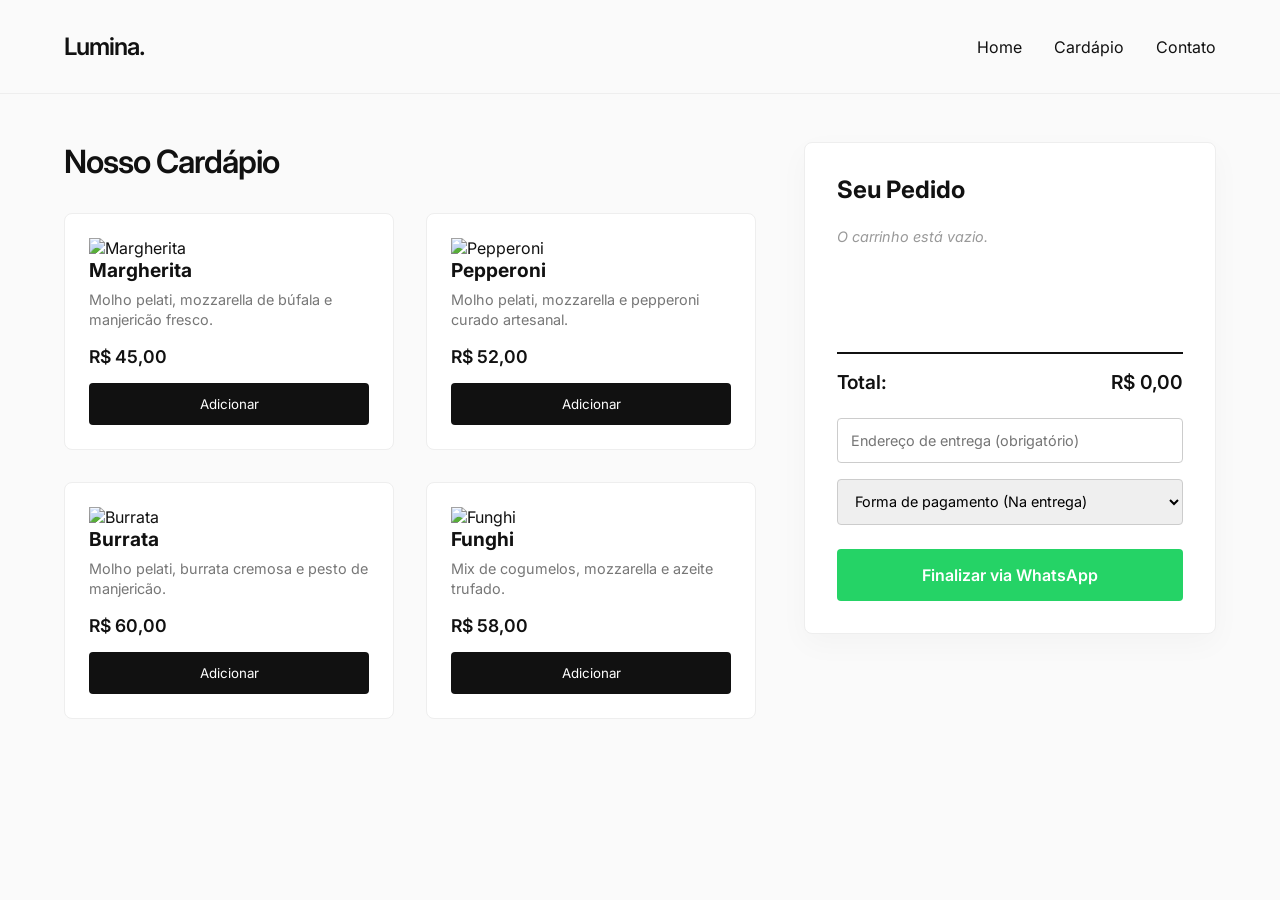
==== cardapio.html @ 6be5eb4e "commite 1" ====
<!DOCTYPE html>
<html lang="pt-BR">
<head>
    <meta charset="UTF-8">
    <meta name="viewport" content="width=device-width, initial-scale=1.0">
    <title>Lumina Pizza | Cardápio</title>
    <link rel="stylesheet" href="assents/CSS/cardapio.css">
</head>
<body>
    <nav>
        <div class="logo">Lumina.</div>
        <ul class="nav-links">
            <li><a href="index.html">Home</a></li>
            <li><a href="cardapio.html">Cardápio</a></li>
            <li><a href="contato.html">Contato</a></li>
        </ul>
    </nav>
    
    <main class="menu-container">
        <section class="menu-items">
            <h2>Nosso Cardápio</h2>
            <div class="pizza-grid" id="pizza-grid">
                <!-- Gerado dinamicamente via JS -->
            </div>
        </section>
        
        <aside class="cart-container">
            <h2>Seu Pedido</h2>
            <div id="cart-items">
                <p class="empty-cart">O carrinho está vazio.</p>
            </div>
            <div class="cart-total">
                <span>Total:</span>
                <span id="total-price">R$ 0,00</span>
            </div>
            <div class="user-details">
                <input type="text" id="endereco" placeholder="Endereço de entrega (obrigatório)">
                <select id="pagamento">
                    <option value="" disabled selected>Forma de pagamento (Na entrega)</option>
                    <option value="Pix">Pix</option>
                    <option value="Cartão de Crédito">Cartão de Crédito</option>
                    <option value="Cartão de Débito">Cartão de Débito</option>
                    <option value="Dinheiro">Dinheiro</option>
                </select>
            </div>
            <button id="btn-whatsapp">Finalizar via WhatsApp</button>
        </aside>
    </main>
    <script src="assents/JS/cardapio.js"></script>
</body>
</html>
---- assents/CSS/cardapio.css ----
@import url('https://fonts.googleapis.com/css2?family=Inter:wght@300;400;600&display=swap');
* { margin: 0; padding: 0; box-sizing: border-box; font-family: 'Inter', sans-serif; }
body { background-color: #fafafa; color: #111; }
nav { display: flex; justify-content: space-between; align-items: center; padding: 2rem 5%; border-bottom: 1px solid #eee; }
.logo { font-size: 1.5rem; font-weight: 600; letter-spacing: -1px; }
.nav-links { list-style: none; display: flex; gap: 2rem; }
.nav-links a { text-decoration: none; color: #111; font-weight: 400; transition: color 0.3s; }
.nav-links a:hover { color: #d35400; }

.menu-container { display: flex; padding: 3rem 5%; gap: 3rem; min-height: 80vh; }
.menu-items { flex: 2; }
.menu-items h2 { font-size: 2rem; font-weight: 600; margin-bottom: 2rem; letter-spacing: -1px; }
.pizza-grid { display: grid; grid-template-columns: repeat(auto-fill, minmax(250px, 1fr)); gap: 2rem; }
.pizza-card { background: #fff; border: 1px solid #eee; padding: 1.5rem; border-radius: 8px; transition: transform 0.2s; }
.pizza-card:hover { transform: translateY(-5px); box-shadow: 0 10px 20px rgba(0,0,0,0.05); }
.pizza-card h3 { font-size: 1.2rem; margin-bottom: 0.5rem; }
.pizza-card p { font-size: 0.9rem; color: #777; margin-bottom: 1rem; min-height: 40px; line-height: 1.4; }
.pizza-card .price { font-weight: 600; margin-bottom: 1rem; display: block; font-size: 1.1rem; }
.pizza-card button { width: 100%; background: #111; color: #fff; border: none; padding: 0.8rem; border-radius: 4px; cursor: pointer; transition: background 0.3s; }
.pizza-card button:hover { background: #d35400; }

.cart-container { flex: 1; background: #fff; border: 1px solid #eee; padding: 2rem; border-radius: 8px; position: sticky; top: 2rem; height: fit-content; box-shadow: 0 10px 30px rgba(0,0,0,0.03); }
.cart-container h2 { font-size: 1.5rem; margin-bottom: 1.5rem; }
#cart-items { margin-bottom: 1.5rem; min-height: 100px; max-height: 300px; overflow-y: auto; }
.cart-item { display: flex; justify-content: space-between; margin-bottom: 0.8rem; font-size: 0.95rem; border-bottom: 1px dashed #ddd; padding-bottom: 0.5rem; }
.empty-cart { color: #999; font-style: italic; font-size: 0.9rem; }
.cart-total { display: flex; justify-content: space-between; font-weight: 600; font-size: 1.2rem; margin-bottom: 1.5rem; border-top: 2px solid #111; padding-top: 1rem; }

.user-details { display: flex; flex-direction: column; gap: 1rem; margin-bottom: 1.5rem; }
.user-details input, .user-details select { padding: 0.8rem; border: 1px solid #ccc; border-radius: 4px; font-size: 0.9rem; width: 100%; outline: none; }
.user-details input:focus, .user-details select:focus { border-color: #111; }
#btn-whatsapp { width: 100%; background: #25D366; color: #fff; border: none; padding: 1rem; font-size: 1rem; font-weight: 600; border-radius: 4px; cursor: pointer; transition: background 0.3s; }
#btn-whatsapp:hover { background: #1ebe57; }

@media (max-width: 768px) {
    .menu-container { flex-direction: column; }
    .nav-links { gap: 1rem; }
}
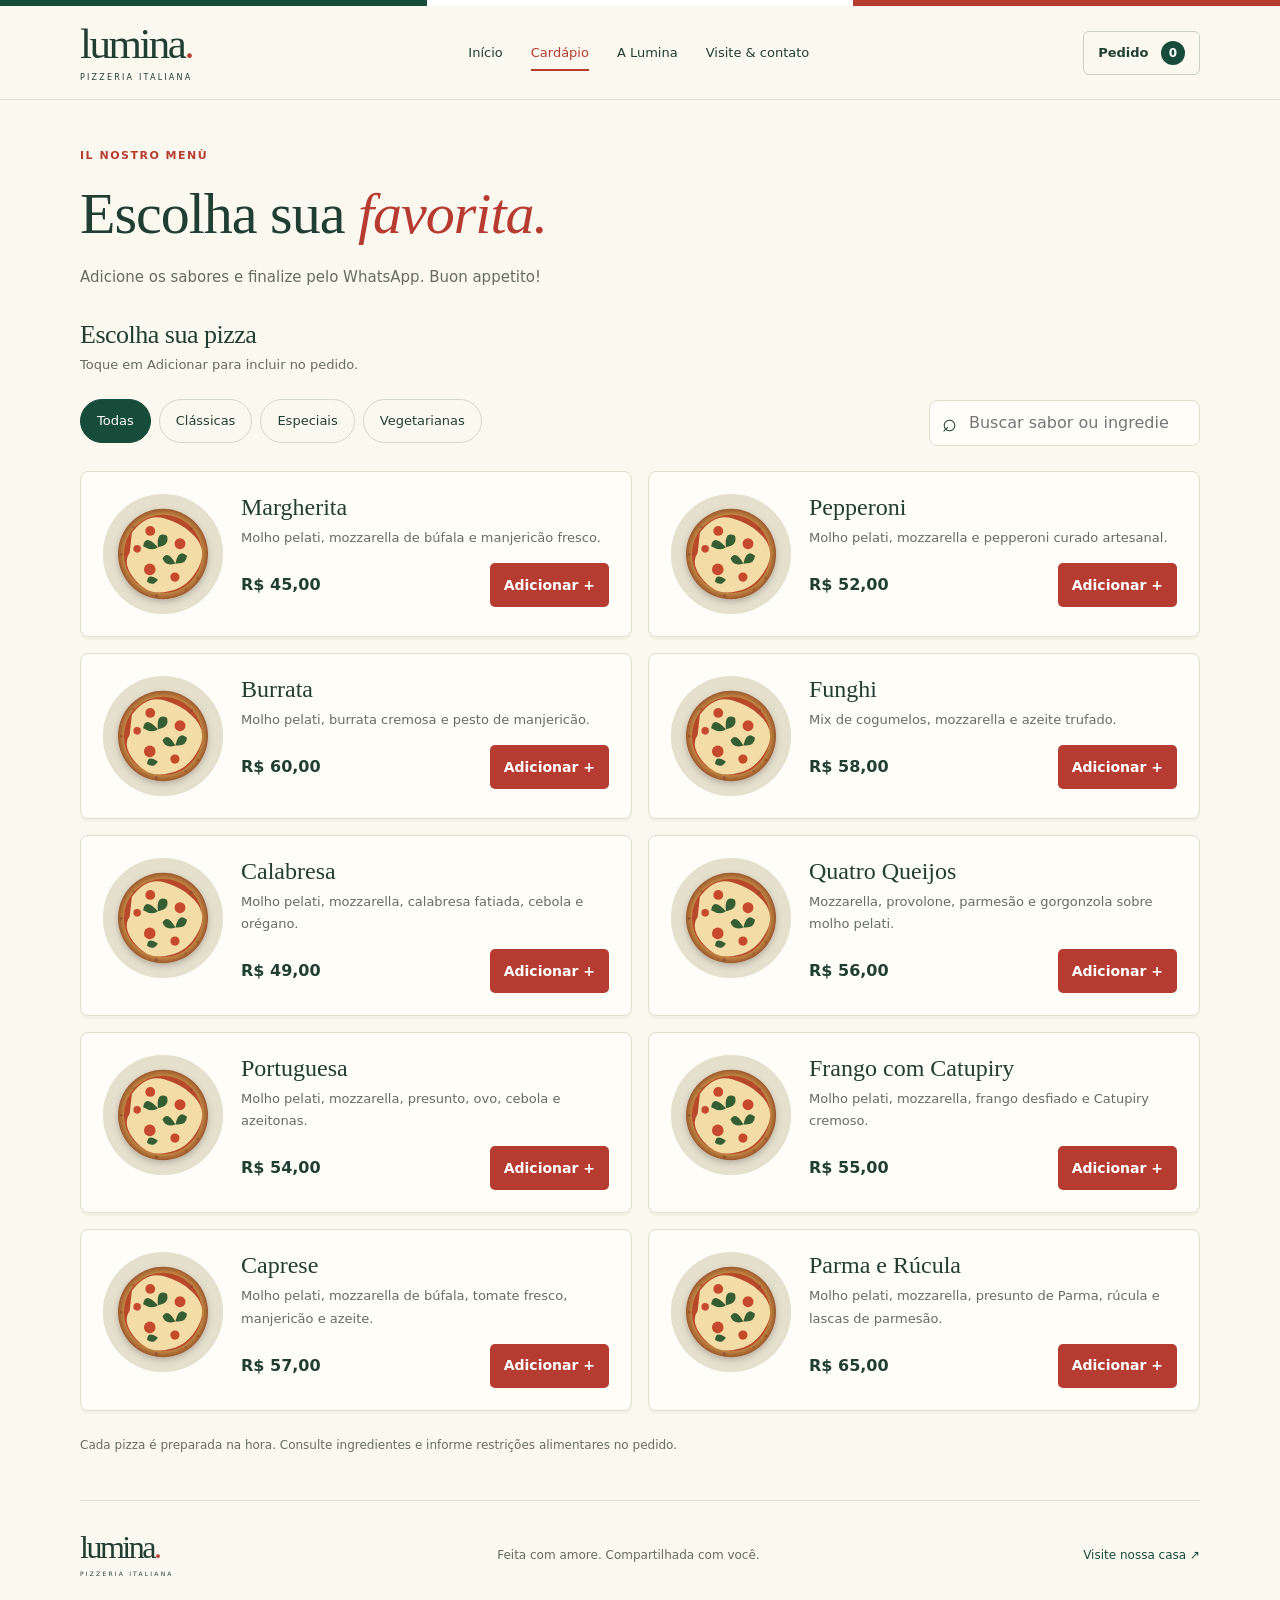
==== commit 7fcb6bef: "commite" ====
--- a/cardapio.html
+++ b/cardapio.html
@@ -1,51 +1,238 @@
-<!DOCTYPE html>
+<!doctype html>
 <html lang="pt-BR">
-<head>
-    <meta charset="UTF-8">
-    <meta name="viewport" content="width=device-width, initial-scale=1.0">
-    <title>Lumina Pizza | Cardápio</title>
-    <link rel="stylesheet" href="assents/CSS/cardapio.css">
-</head>
-<body>
-    <nav>
-        <div class="logo">Lumina.</div>
-        <ul class="nav-links">
-            <li><a href="index.html">Home</a></li>
-            <li><a href="cardapio.html">Cardápio</a></li>
-            <li><a href="contato.html">Contato</a></li>
-        </ul>
-    </nav>
-    
-    <main class="menu-container">
-        <section class="menu-items">
-            <h2>Nosso Cardápio</h2>
-            <div class="pizza-grid" id="pizza-grid">
-                <!-- Gerado dinamicamente via JS -->
+  <head>
+    <meta charset="UTF-8" />
+    <meta
+      name="viewport"
+      content="width=device-width,initial-scale=1,viewport-fit=cover"
+    />
+    <meta name="theme-color" content="#174b3a" />
+    <meta
+      name="description"
+      content="Lumina Pizza: sabores de inspiração italiana. Conheça a casa, encontre nossa localização e peça pelo WhatsApp."
+    />
+    <title>Cardápio | Lumina Pizza</title>
+    <link rel="stylesheet" href="assents/CSS/app.css" />
+    <script src="assents/JS/config.js" defer></script>
+    <script src="assents/JS/site.js" defer></script>
+    <script src="assents/JS/app.js" defer></script>
+  </head>
+  <body>
+    <a class="skip" href="#conteudo">Ir para o conteúdo</a>
+    <div class="italian-line" aria-hidden="true"></div>
+    <header class="nav">
+      <a class="brand" href="index.html" aria-label="Lumina início"
+        >lumina<span>.</span><small>PIZZERIA ITALIANA</small></a
+      >
+      <nav class="desktop-links" aria-label="Navegação principal">
+        <a href="index.html">Início</a
+        ><a href="cardapio.html" aria-current="page">Cardápio</a
+        ><a href="sobre.html">A Lumina</a
+        ><a href="contato.html">Visite & contato</a>
+      </nav>
+      <div class="nav-actions">
+        <button class="bag" data-open-cart>
+          Pedido <span id="cart-count">0</span></button
+        ><button
+          class="menu-toggle"
+          id="menu-toggle"
+          aria-controls="navigation-dialog"
+          aria-expanded="false"
+          aria-label="Abrir menu"
+        >
+          <span class="hamburger" aria-hidden="true"><i></i><i></i><i></i></span
+          ><span>Menu</span>
+        </button>
+      </div>
+    </header>
+    <dialog
+      class="navigation-dialog"
+      id="navigation-dialog"
+      aria-labelledby="navigation-title"
+    >
+      <div class="navigation-head">
+        <h2 id="navigation-title">Menu</h2>
+        <button
+          class="icon-button"
+          id="close-navigation"
+          aria-label="Fechar menu"
+        >
+          Fechar ✕
+        </button>
+      </div>
+      <nav aria-label="Navegação no celular">
+        <a href="index.html">Início</a
+        ><a href="cardapio.html" aria-current="page">Cardápio</a
+        ><a href="sobre.html">A Lumina</a
+        ><a href="contato.html">Visite & contato</a>
+      </nav>
+      <p>Pizza, companhia e um pouco de Itália.</p>
+      <span class="mini-flag" aria-hidden="true"></span>
+    </dialog>
+    <main id="conteudo">
+      <section class="page-intro menu-intro">
+        <p class="eyebrow">IL NOSTRO MENÙ</p>
+        <h1>Escolha sua <em>favorita.</em></h1>
+        <p>Adicione os sabores e finalize pelo WhatsApp. Buon appetito!</p>
+      </section>
+      <section id="cardapio" class="menu-section">
+        <div class="section-heading">
+          <h2>Escolha sua pizza</h2>
+          <p>Toque em Adicionar para incluir no pedido.</p>
+        </div>
+        <div class="menu-tools">
+          <div class="filters" role="group" aria-label="Filtrar cardápio">
+            <button class="active" data-filter="all" aria-pressed="true">
+              Todas</button
+            ><button data-filter="classic" aria-pressed="false">
+              Clássicas</button
+            ><button data-filter="special" aria-pressed="false">
+              Especiais</button
+            ><button data-filter="vegetarian" aria-pressed="false">
+              Vegetarianas
+            </button>
+          </div>
+          <label class="search"
+            ><span aria-hidden="true">⌕</span
+            ><input
+              id="search"
+              type="search"
+              placeholder="Buscar sabor ou ingrediente"
+              aria-label="Buscar pizza"
+          /></label>
+        </div>
+        <div id="pizza-grid" class="pizza-grid"></div>
+        <p id="no-results" hidden>
+          Nenhum sabor encontrado. Experimente outro nome ou filtro.
+        </p>
+        <p class="menu-note">
+          Cada pizza é preparada na hora. Consulte ingredientes e informe
+          restrições alimentares no pedido.
+        </p>
+      </section>
+    </main>
+    <footer>
+      <a class="brand" href="index.html"
+        >lumina<span>.</span><small>PIZZERIA ITALIANA</small></a
+      >
+      <p>Feita com amore. Compartilhada com você.</p>
+      <a href="contato.html">Visite nossa casa ↗</a>
+    </footer>
+    <button class="mobile-order" id="mobile-order" data-open-cart hidden>
+      <span><span id="mobile-count">0 itens</span> · Ver pedido</span
+      ><strong id="mobile-subtotal"></strong>
+    </button>
+    <dialog id="cart-dialog" aria-labelledby="cart-title">
+      <div class="cart-head">
+        <div>
+          <p class="eyebrow">REVISE E FINALIZE</p>
+          <h2 id="cart-title">Seu pedido<span>.</span></h2>
+        </div>
+        <button
+          class="icon-button"
+          id="close-cart"
+          aria-label="Voltar ao cardápio"
+        >
+          Voltar
+        </button>
+      </div>
+      <div class="cart-body">
+        <div id="cart-items"></div>
+        <a class="text-link" href="cardapio.html" id="keep-shopping"
+          >+ Escolher mais sabores</a
+        >
+        <form id="checkout">
+          <h3>Como você quer receber?</h3>
+          <div class="fulfillment">
+            <label
+              ><input
+                type="radio"
+                name="fulfillment"
+                value="delivery"
+                checked
+              />
+              Entrega</label
+            ><label
+              ><input type="radio" name="fulfillment" value="pickup" />
+              Retirada</label
+            >
+          </div>
+          <label
+            >Seu nome<input
+              name="customer"
+              autocomplete="name"
+              required
+              maxlength="100"
+              placeholder="Como podemos chamar você?"
+          /></label>
+          <div id="address-fields">
+            <label
+              >Endereço completo<input
+                name="address"
+                autocomplete="street-address"
+                required
+                maxlength="250"
+                placeholder="Rua, número, bairro e cidade" /></label
+            ><label
+              >Complemento / referência <small>(opcional)</small
+              ><input
+                name="complement"
+                maxlength="200"
+                placeholder="Apartamento, bloco, ponto de referência"
+            /></label>
+          </div>
+          <label
+            >Forma de pagamento<select name="payment" required>
+              <option value="">Selecione uma opção</option>
+              <option>Pix</option>
+              <option>Cartão de crédito</option>
+              <option>Cartão de débito</option>
+              <option>Dinheiro</option>
+            </select></label
+          ><label id="change-field" hidden
+            >Troco para <small>(opcional)</small
+            ><input
+              name="change"
+              type="number"
+              min="0"
+              step="0.01"
+              placeholder="Valor em reais"
+          /></label>
+          <details class="optional-fields">
+            <summary>Adicionar observações (opcional)</summary>
+            <label
+              >Algum cuidado especial? <small>(opcional)</small
+              ><textarea
+                name="notes"
+                rows="2"
+                maxlength="500"
+                placeholder="Observações, restrições ou preferências"
+              ></textarea>
+            </label>
+          </details>
+          <div class="totals">
+            <div><span>Subtotal</span><strong id="subtotal"></strong></div>
+            <div><span>Entrega</span><span id="delivery-fee"></span></div>
+            <div class="total">
+              <strong id="total-label">Total dos produtos</strong
+              ><strong id="total"></strong>
             </div>
-        </section>
-        
-        <aside class="cart-container">
-            <h2>Seu Pedido</h2>
-            <div id="cart-items">
-                <p class="empty-cart">O carrinho está vazio.</p>
-            </div>
-            <div class="cart-total">
-                <span>Total:</span>
-                <span id="total-price">R$ 0,00</span>
-            </div>
-            <div class="user-details">
-                <input type="text" id="endereco" placeholder="Endereço de entrega (obrigatório)">
-                <select id="pagamento">
-                    <option value="" disabled selected>Forma de pagamento (Na entrega)</option>
-                    <option value="Pix">Pix</option>
-                    <option value="Cartão de Crédito">Cartão de Crédito</option>
-                    <option value="Cartão de Débito">Cartão de Débito</option>
-                    <option value="Dinheiro">Dinheiro</option>
-                </select>
-            </div>
-            <button id="btn-whatsapp">Finalizar via WhatsApp</button>
-        </aside>
-    </main>
-    <script src="assents/JS/cardapio.js"></script>
-</body>
-</html>+          </div>
+          <p class="checkout-note">
+            Na próxima tela, toque em Enviar no WhatsApp. A pizzaria confirmará
+            o valor e o prazo.
+          </p>
+          <p id="checkout-error" role="alert"></p>
+          <button
+            type="submit"
+            class="button checkout-button"
+            id="checkout-button"
+          >
+            Enviar pedido pelo WhatsApp
+          </button>
+        </form>
+      </div>
+    </dialog>
+    <div id="toast" role="status" aria-live="polite"></div>
+  </body>
+</html>
--- a/assents/CSS/app.css
+++ b/assents/CSS/app.css
@@ -0,0 +1,1824 @@
+﻿:root {
+  --cream: #faf9f5;
+  --green: #244536;
+  --red: #aa4935;
+  --ink: #24382c;
+  --muted: #62695f;
+  --line: #e3e5dc;
+}
+* {
+  box-sizing: border-box;
+}
+html {
+  scroll-behavior: smooth;
+  scroll-padding-top: 90px;
+}
+body {
+  margin: 0;
+  background: var(--cream);
+  color: var(--ink);
+  font:
+    16px/1.5 system-ui,
+    -apple-system,
+    "Segoe UI",
+    sans-serif;
+}
+button,
+input,
+select,
+textarea {
+  font: inherit;
+}
+a {
+  color: inherit;
+  text-decoration: none;
+}
+button,
+a {
+  touch-action: manipulation;
+  -webkit-tap-highlight-color: transparent;
+}
+button {
+  cursor: pointer;
+  color: inherit;
+}
+button:disabled {
+  opacity: 0.45;
+  cursor: not-allowed;
+}
+button,
+a,
+input,
+select,
+textarea,
+summary {
+  outline-offset: 4px;
+}
+:focus-visible {
+  outline: 2px solid var(--red);
+}
+[hidden] {
+  display: none !important;
+}
+h1,
+h2,
+h3,
+p {
+  margin: 0;
+}
+button {
+  min-height: 44px;
+}
+.skip {
+  position: fixed;
+  top: -100px;
+  background: white;
+  padding: 15px;
+  z-index: 20;
+}
+.skip:focus {
+  top: 0;
+}
+.nav {
+  height: 76px;
+  display: flex;
+  align-items: center;
+  justify-content: space-between;
+  gap: 20px;
+  padding: 0 max(5%, calc((100vw - 1120px) / 2));
+  border-bottom: 1px solid var(--line);
+  background: var(--cream);
+  position: sticky;
+  top: 0;
+  z-index: 5;
+}
+.brand {
+  font:
+    700 36px/1 Georgia,
+    serif;
+  letter-spacing: -2px;
+}
+.brand > span {
+  color: var(--red);
+  font-size: 10px;
+  letter-spacing: 0;
+  margin-left: 4px;
+}
+.brand small {
+  display: none;
+}
+.nav nav {
+  display: flex;
+  gap: 24px;
+  font-size: 14px;
+}
+.nav nav a {
+  display: flex;
+  align-items: center;
+  min-height: 44px;
+}
+.bag {
+  border: 1px solid var(--line);
+  border-radius: 8px;
+  background: white;
+  padding: 8px 14px;
+  font-size: 14px;
+  font-weight: 600;
+}
+.bag span {
+  display: inline-grid;
+  place-items: center;
+  background: var(--green);
+  color: white;
+  width: 24px;
+  height: 24px;
+  border-radius: 50%;
+  margin-left: 8px;
+  font-size: 12px;
+}
+.hero,
+.menu-section,
+.contact,
+footer {
+  max-width: 1120px;
+  margin: auto;
+}
+.hero {
+  padding: 40px 0 24px;
+}
+.eyebrow {
+  font-size: 11px;
+  font-weight: 700;
+  letter-spacing: 1.5px;
+  color: var(--red);
+  margin-bottom: 10px;
+}
+h1 {
+  font:
+    500 clamp(28px, 3.5vw, 42px)/1.2 Georgia,
+    serif;
+  letter-spacing: -1px;
+  margin-bottom: 12px;
+}
+.hero > p:not(.eyebrow) {
+  font-size: 15px;
+  color: var(--muted);
+  max-width: 500px;
+}
+.steps {
+  display: flex;
+  gap: 28px;
+  padding: 0;
+  margin: 22px 0 0;
+  list-style: none;
+  font-size: 13px;
+  color: var(--muted);
+}
+.steps li {
+  display: flex;
+  align-items: center;
+  gap: 7px;
+}
+.steps span {
+  display: grid;
+  place-items: center;
+  width: 23px;
+  height: 23px;
+  border-radius: 50%;
+  background: #e9ede3;
+  color: var(--green);
+  font-size: 12px;
+  font-weight: 600;
+}
+.menu-section {
+  padding: 24px 0 45px;
+}
+h2 {
+  font-size: 23px;
+  font-weight: 600;
+  letter-spacing: -0.5px;
+}
+.section-heading p {
+  font-size: 14px;
+  color: var(--muted);
+  margin-top: 5px;
+}
+.menu-tools {
+  display: flex;
+  justify-content: space-between;
+  gap: 20px;
+  margin: 22px 0;
+  align-items: center;
+}
+.filters {
+  display: flex;
+  gap: 8px;
+  overflow-x: auto;
+  max-width: 100%;
+  padding: 3px 0 6px;
+}
+.filters button {
+  flex-shrink: 0;
+  border: 1px solid var(--line);
+  border-radius: 24px;
+  background: transparent;
+  padding: 9px 16px;
+  font-size: 14px;
+}
+.filters button.active {
+  color: white;
+  background: var(--green);
+  border-color: var(--green);
+}
+.search {
+  display: flex;
+  align-items: center;
+  gap: 10px;
+  border: 1px solid var(--line);
+  background: white;
+  border-radius: 8px;
+  padding: 0 12px;
+}
+.search span {
+  font-size: 25px;
+}
+.search input {
+  min-height: 44px;
+  width: 220px;
+  border: 0;
+  background: none;
+  font-size: 16px;
+  min-width: 0;
+}
+.pizza-grid {
+  display: grid;
+  grid-template-columns: 1fr 1fr;
+  gap: 16px;
+}
+.pizza-card {
+  display: flex;
+  align-items: flex-start;
+  gap: 18px;
+  background: white;
+  border: 1px solid var(--line);
+  border-radius: 10px;
+  padding: 18px;
+  min-width: 0;
+}
+.pizza-photo {
+  width: 110px;
+  height: 110px;
+  flex-shrink: 0;
+  background: #eee8d8;
+  border-radius: 8px;
+  overflow: hidden;
+}
+.pizza-photo img {
+  display: block;
+  width: 100%;
+  height: 100%;
+  object-fit: cover;
+}
+.pizza-info {
+  flex: 1;
+  min-width: 0;
+}
+.pizza-info h3 {
+  font-size: 19px;
+  line-height: 1.3;
+  font-weight: 600;
+  margin-bottom: 6px;
+}
+.pizza-info p {
+  font-size: 14px;
+  color: var(--muted);
+  line-height: 1.55;
+}
+.card-bottom {
+  display: flex;
+  justify-content: space-between;
+  align-items: center;
+  gap: 10px;
+  margin-top: 14px;
+}
+.card-bottom strong {
+  font-size: 16px;
+  white-space: nowrap;
+}
+.add-button {
+  border: 0;
+  border-radius: 7px;
+  background: var(--green);
+  color: white;
+  font-size: 14px;
+  font-weight: 600;
+  padding: 10px 14px;
+  white-space: nowrap;
+}
+.add-button:hover,
+.button:hover {
+  background: #356048;
+}
+.in-cart {
+  display: block;
+  font-size: 12px;
+  color: var(--green);
+  margin-top: 5px;
+  min-height: 18px;
+}
+.in-cart:empty {
+  display: none;
+}
+.menu-note {
+  font-size: 12px;
+  color: var(--muted);
+  margin-top: 24px;
+  line-height: 1.7;
+}
+.contact {
+  display: flex;
+  justify-content: space-between;
+  align-items: center;
+  gap: 25px;
+  padding: 26px 0;
+  border-top: 1px solid var(--line);
+}
+.contact h2 {
+  font-size: 19px;
+}
+.contact p {
+  font-size: 14px;
+  color: var(--muted);
+  margin-top: 6px;
+}
+.help-button {
+  border: 1px solid var(--green);
+  background: transparent;
+  padding: 10px 16px;
+  border-radius: 8px;
+  font-size: 14px;
+  flex-shrink: 0;
+}
+footer {
+  display: flex;
+  justify-content: space-between;
+  align-items: center;
+  padding: 24px 0;
+  border-top: 1px solid var(--line);
+}
+footer .brand {
+  font-size: 29px;
+}
+footer p {
+  font-size: 12px;
+  color: var(--muted);
+}
+.mobile-order {
+  display: none;
+}
+dialog {
+  position: fixed;
+  inset: 0 0 0 auto;
+  margin: 0;
+  border: 0;
+  width: min(510px, 100%);
+  height: 100dvh;
+  max-height: 100dvh;
+  max-width: 100%;
+  padding: 0;
+  background: var(--cream);
+  color: var(--ink);
+}
+dialog::backdrop {
+  background: #13251c99;
+}
+body:has(dialog[open]) {
+  overflow: hidden;
+}
+.cart-head {
+  display: flex;
+  justify-content: space-between;
+  align-items: center;
+  padding: 20px 24px;
+  border-bottom: 1px solid var(--line);
+  background: var(--cream);
+  position: sticky;
+  top: 0;
+  z-index: 2;
+}
+.cart-head .eyebrow {
+  font-size: 10px;
+  margin-bottom: 3px;
+}
+.cart-head h2 {
+  font-size: 25px;
+}
+.cart-head h2 span {
+  color: var(--red);
+}
+.icon-button {
+  background: white;
+  border: 1px solid var(--line);
+  padding: 8px 14px;
+  border-radius: 7px;
+  font-size: 14px;
+}
+.cart-body {
+  padding: 8px 24px 28px;
+}
+.empty-cart {
+  padding: 32px 0;
+  color: var(--muted);
+  font-size: 16px;
+}
+.cart-item {
+  display: flex;
+  gap: 12px;
+  align-items: center;
+  border-bottom: 1px solid var(--line);
+  padding: 18px 0;
+}
+.cart-item img {
+  width: 54px;
+  height: 54px;
+  object-fit: cover;
+  border-radius: 6px;
+}
+.cart-item-info {
+  flex: 1;
+  min-width: 0;
+}
+.cart-item h3 {
+  font-size: 15px;
+  margin-bottom: 4px;
+}
+.cart-item p {
+  font-size: 14px;
+  color: var(--muted);
+}
+.quantity {
+  display: flex;
+  gap: 8px;
+  align-items: center;
+}
+.quantity button {
+  border: 1px solid var(--line);
+  background: white;
+  width: 44px;
+  height: 44px;
+  border-radius: 7px;
+  font-size: 20px;
+}
+.quantity span {
+  min-width: 18px;
+  text-align: center;
+  font-size: 15px;
+}
+.text-link {
+  font-size: 14px;
+  display: inline-flex;
+  align-items: center;
+  min-height: 44px;
+  margin: 12px 0;
+  text-decoration: underline;
+  text-underline-offset: 4px;
+}
+form h3 {
+  font-size: 18px;
+  margin: 14px 0;
+}
+.fulfillment {
+  display: flex;
+  gap: 12px;
+  margin-bottom: 18px;
+}
+.fulfillment label {
+  display: flex;
+  gap: 8px;
+  align-items: center;
+  flex: 1;
+  border: 1px solid var(--line);
+  border-radius: 8px;
+  padding: 12px;
+  margin: 0;
+  min-height: 48px;
+  background: white;
+}
+.fulfillment label:has(:checked) {
+  border-color: var(--green);
+  background: #edf1e8;
+}
+form label {
+  display: block;
+  font-size: 14px;
+  margin-bottom: 18px;
+}
+form input:not([type="radio"]),
+form select,
+form textarea {
+  display: block;
+  width: 100%;
+  min-height: 48px;
+  padding: 12px;
+  margin-top: 7px;
+  border: 1px solid #cfd3c5;
+  border-radius: 7px;
+  background: white;
+  color: var(--ink);
+  font-size: 16px;
+}
+form input[type="radio"] {
+  accent-color: var(--green);
+  width: 18px;
+  height: 18px;
+}
+form small {
+  font-size: 12px;
+  color: var(--muted);
+}
+.optional-fields {
+  border-top: 1px solid var(--line);
+  border-bottom: 1px solid var(--line);
+  margin-top: 4px;
+}
+.optional-fields summary {
+  min-height: 48px;
+  cursor: pointer;
+  padding: 13px 0;
+  font-size: 14px;
+}
+.optional-fields label {
+  margin-top: 5px;
+}
+.totals {
+  margin: 24px 0 18px;
+}
+.totals > div {
+  display: flex;
+  justify-content: space-between;
+  gap: 15px;
+  font-size: 14px;
+  margin-bottom: 10px;
+}
+.totals .total {
+  border-top: 1px solid var(--line);
+  padding-top: 14px;
+  margin-top: 14px;
+  font-size: 18px;
+}
+.checkout-note {
+  font-size: 13px;
+  line-height: 1.6;
+  color: var(--muted);
+  margin-bottom: 15px;
+}
+.button {
+  display: flex;
+  align-items: center;
+  justify-content: center;
+  background: var(--green);
+  color: white;
+  border: 0;
+  min-height: 52px;
+  border-radius: 8px;
+  padding: 14px;
+  font-size: 16px;
+  font-weight: 600;
+}
+.checkout-button {
+  width: 100%;
+}
+#checkout-error {
+  font-size: 14px;
+  color: var(--red);
+  margin-bottom: 12px;
+}
+#toast {
+  position: fixed;
+  bottom: 24px;
+  left: 50%;
+  transform: translate(-50%, 10px);
+  background: var(--green);
+  color: white;
+  padding: 13px 18px;
+  border-radius: 8px;
+  font-size: 14px;
+  z-index: 15;
+  opacity: 0;
+  transition: 0.15s;
+  pointer-events: none;
+  width: max-content;
+  max-width: calc(100% - 32px);
+}
+#toast.visible {
+  opacity: 1;
+  transform: translate(-50%, 0);
+}
+@media (max-width: 1200px) {
+  .hero,
+  .menu-section,
+  .contact,
+  footer {
+    margin-left: 5%;
+    margin-right: 5%;
+  }
+}
+@media (max-width: 800px) {
+  .pizza-grid {
+    grid-template-columns: 1fr;
+  }
+  .menu-tools {
+    flex-direction: column;
+    align-items: stretch;
+    gap: 10px;
+  }
+  .search input {
+    width: 100%;
+  }
+  .hero {
+    padding-top: 28px;
+  }
+  .pizza-photo {
+    width: 100px;
+    height: 100px;
+  }
+  .pizza-card {
+    padding: 16px;
+  }
+  .nav {
+    padding: 0 5%;
+    height: 68px;
+  }
+  .nav nav {
+    gap: 18px;
+  }
+  .nav nav a:first-child {
+    display: none;
+  }
+  .bag {
+    padding: 7px 10px;
+  }
+  .brand {
+    font-size: 32px;
+  }
+  .menu-section {
+    padding-top: 16px;
+  }
+  .section-heading h2 {
+    font-size: 22px;
+  }
+  .mobile-order {
+    display: flex;
+    position: fixed;
+    bottom: max(12px, env(safe-area-inset-bottom));
+    left: 16px;
+    right: 16px;
+    z-index: 6;
+    background: var(--green);
+    color: white;
+    border: 0;
+    border-radius: 10px;
+    min-height: 56px;
+    padding: 14px 18px;
+    align-items: center;
+    justify-content: space-between;
+    gap: 12px;
+    box-shadow: 0 3px 15px #0002;
+    font-size: 15px;
+  }
+  .mobile-order strong {
+    white-space: nowrap;
+  }
+  body:has(.mobile-order:not([hidden])) {
+    padding-bottom: 90px;
+  }
+  body:has(dialog[open]) .mobile-order {
+    display: none;
+  }
+  #toast {
+    bottom: calc(85px + env(safe-area-inset-bottom));
+  }
+  .contact {
+    display: block;
+    padding: 24px 0;
+  }
+  .help-button {
+    margin-top: 14px;
+  }
+  .steps {
+    gap: 20px;
+    font-size: 12px;
+  }
+  .hero > p:not(.eyebrow) {
+    font-size: 14px;
+  }
+  .cart-head {
+    padding: 16px;
+  }
+  .cart-body {
+    padding: 4px 16px 24px;
+  }
+  .menu-note {
+    margin-top: 20px;
+  }
+  footer {
+    padding: 20px 0;
+  }
+  .pizza-info h3 {
+    font-size: 18px;
+  }
+  .pizza-info p {
+    font-size: 14px;
+  }
+  .card-bottom {
+    margin-top: 10px;
+  }
+  .in-cart {
+    font-size: 12px;
+  }
+  .filters button {
+    font-size: 13px;
+    padding: 9px 14px;
+  }
+  .filters {
+    scrollbar-width: thin;
+  }
+  .search input::placeholder {
+    font-size: 15px;
+  }
+}
+@media (max-width: 380px) {
+  .pizza-card {
+    gap: 12px;
+    padding: 12px;
+  }
+  .pizza-photo {
+    width: 76px;
+    height: 90px;
+  }
+  .add-button {
+    padding: 9px 10px;
+    font-size: 13px;
+  }
+  .card-bottom strong {
+    font-size: 15px;
+  }
+  .quantity {
+    gap: 4px;
+  }
+  .cart-item {
+    gap: 8px;
+  }
+  .cart-item img {
+    width: 40px;
+    height: 40px;
+  }
+  .nav nav {
+    display: none;
+  }
+  .hero h1 {
+    font-size: 27px;
+  }
+}
+@media (prefers-reduced-motion: reduce) {
+  *,
+  *:before,
+  *:after {
+    scroll-behavior: auto !important;
+    transition: none !important;
+  }
+}
+
+/* Identidade italiana e páginas institucionais */
+:root {
+  --cream: #fbf8ef;
+  --green: #174b3a;
+  --red: #b63c32;
+  --ink: #213e32;
+  --line: #dfdfcf;
+  --muted: #656d60;
+}
+body {
+  background: var(--cream);
+}
+.italian-line {
+  height: 6px;
+  background: linear-gradient(
+    90deg,
+    var(--green) 0 33.333%,
+    #fff 33.333% 66.666%,
+    var(--red) 66.666%
+  );
+}
+.nav {
+  height: 94px;
+  background: #fbf8eff5;
+  backdrop-filter: blur(12px);
+  border-bottom: 1px solid var(--line);
+}
+.brand {
+  font-size: 43px;
+  font-weight: 500;
+  letter-spacing: -2.5px;
+}
+.brand > span {
+  font-size: 40px;
+  color: var(--red);
+  margin-left: 0;
+  line-height: 0;
+}
+.brand small {
+  display: block;
+  font:
+    500 8px/1.4 system-ui,
+    sans-serif;
+  letter-spacing: 2.2px;
+  margin-top: 7px;
+}
+.nav .desktop-links {
+  gap: 28px;
+}
+.desktop-links a {
+  position: relative;
+  font-size: 13px;
+}
+.desktop-links a[aria-current="page"] {
+  color: var(--red);
+}
+.desktop-links a[aria-current="page"]:after {
+  content: "";
+  position: absolute;
+  bottom: 4px;
+  height: 2px;
+  left: 0;
+  right: 0;
+  background: var(--red);
+}
+.nav-actions {
+  display: flex;
+  align-items: center;
+  gap: 12px;
+}
+.bag {
+  border: 1px solid #c9d2c2;
+  background: transparent;
+  border-radius: 6px;
+  font-size: 13px;
+}
+.menu-toggle {
+  display: none;
+}
+.mini-flag {
+  display: inline-block;
+  width: 31px;
+  height: 18px;
+  border: 1px solid #dfdfd0;
+  border-radius: 2px;
+  background: linear-gradient(
+    90deg,
+    var(--green) 0 33.333%,
+    #fff 33.333% 66.666%,
+    var(--red) 66.666%
+  );
+  flex-shrink: 0;
+}
+.welcome {
+  max-width: 1220px;
+  margin: 32px auto 0;
+  display: grid;
+  grid-template-columns: 1.05fr 1fr;
+  align-items: center;
+  gap: 55px;
+  padding: 0 0 32px;
+}
+.welcome-copy {
+  padding: 30px 0 30px 45px;
+}
+.welcome .eyebrow {
+  font-size: 10px;
+  letter-spacing: 2px;
+}
+.welcome h1 {
+  font-size: clamp(40px, 4.8vw, 68px);
+  line-height: 1.06;
+  margin: 22px 0 25px;
+  letter-spacing: -2px;
+}
+.welcome h1 em,
+.page-intro em {
+  color: var(--red);
+  font-weight: 400;
+}
+.welcome-copy > p:not(.eyebrow) {
+  max-width: 365px;
+  color: var(--muted);
+  font-size: 15px;
+  line-height: 1.85;
+}
+.welcome .button {
+  display: inline-flex;
+  gap: 45px;
+  margin-top: 28px;
+  border-radius: 5px;
+  min-width: 210px;
+  justify-content: space-between;
+  font-size: 14px;
+}
+.welcome-link {
+  display: block;
+  font-size: 12px;
+  text-decoration: underline;
+  text-underline-offset: 5px;
+  margin-top: 18px;
+}
+.welcome-signature {
+  display: flex;
+  align-items: center;
+  gap: 12px;
+  font:
+    italic 16px Georgia,
+    serif;
+  color: var(--muted);
+  margin-top: 38px;
+}
+.welcome-photo {
+  position: relative;
+  min-width: 0;
+  height: 535px;
+  border-radius: 160px 160px 5px 5px;
+  overflow: hidden;
+  background: #e6ddc8;
+}
+.welcome-photo > img {
+  width: 100%;
+  height: 100%;
+  object-fit: cover;
+  display: block;
+}
+.welcome-photo:after {
+  content: "";
+  position: absolute;
+  inset: 50% 0 0;
+  background: linear-gradient(transparent, #15281f99);
+}
+.photo-seal {
+  position: absolute;
+  top: 22px;
+  right: 22px;
+  width: 105px;
+  height: 105px;
+  border-radius: 50%;
+  background: var(--cream);
+  color: var(--green);
+  display: flex;
+  align-items: center;
+  justify-content: center;
+  flex-direction: column;
+  font:
+    26px/0.95 Georgia,
+    serif;
+  z-index: 1;
+  transform: rotate(10deg);
+  border: 1px solid #e3d9c7;
+}
+.photo-seal em {
+  color: var(--red);
+  font-size: 19px;
+}
+.photo-label {
+  position: absolute;
+  bottom: 25px;
+  left: 28px;
+  z-index: 1;
+  color: #fff8e8;
+  font:
+    italic 19px Georgia,
+    serif;
+}
+.home-bottom {
+  max-width: 1120px;
+  margin: 15px auto 0;
+  display: flex;
+  justify-content: space-between;
+  border-top: 1px solid var(--line);
+  border-bottom: 1px solid var(--line);
+  padding: 22px 0;
+  font-size: 12px;
+  color: var(--muted);
+  gap: 20px;
+}
+.home-invite {
+  text-align: center;
+  max-width: 1120px;
+  margin: 65px auto;
+  padding: 25px;
+}
+.home-invite h2 {
+  font:
+    36px Georgia,
+    serif;
+  margin: 12px 0;
+}
+.home-invite > p:not(.eyebrow) {
+  font-size: 14px;
+  color: var(--muted);
+}
+.page-intro {
+  max-width: 1120px;
+  margin: 0 auto;
+  padding: 48px 0 32px;
+}
+.page-intro h1 {
+  font-size: clamp(36px, 5vw, 58px);
+  margin: 14px 0 18px;
+}
+.page-intro > p:not(.eyebrow) {
+  font-size: 15px;
+  color: var(--muted);
+  max-width: 550px;
+}
+.menu-intro {
+  padding-bottom: 16px;
+}
+.menu-section {
+  padding-top: 15px;
+}
+.section-heading h2 {
+  font:
+    26px Georgia,
+    serif;
+}
+.section-heading > p {
+  font-size: 13px;
+}
+.pizza-card {
+  border-radius: 8px;
+  background: #fffdf8;
+  border-color: #dedfce;
+  padding: 22px;
+  box-shadow: 0 3px 0 #e9e7da66;
+}
+.pizza-photo {
+  border-radius: 50%;
+  height: 120px;
+  width: 120px;
+}
+.pizza-info h3 {
+  font:
+    24px Georgia,
+    serif;
+}
+.pizza-info p {
+  font-size: 13px;
+  line-height: 1.7;
+}
+.add-button {
+  border-radius: 5px;
+  background: var(--red);
+}
+.add-button:hover {
+  background: #923128;
+}
+.card-bottom strong {
+  font-size: 16px;
+}
+.filters button {
+  font-size: 13px;
+  border-color: #d5d9c9;
+}
+.search {
+  background: #fffdf8;
+}
+.menu-note {
+  font-size: 12px;
+}
+.about-layout {
+  max-width: 1120px;
+  margin: 8px auto 50px;
+  display: grid;
+  grid-template-columns: 1fr 1.25fr;
+  gap: 65px;
+  align-items: center;
+}
+.about-poster {
+  position: relative;
+  min-height: 420px;
+  padding: 45px 25px;
+  display: flex;
+  flex-direction: column;
+  justify-content: space-between;
+  align-items: center;
+  text-align: center;
+  color: #fff9e6;
+  background: var(--green);
+  border: 10px solid #e9e7d6;
+  outline: 1px solid #d6d7c8;
+  overflow: hidden;
+}
+.about-poster:before,
+.about-poster:after {
+  content: "✳";
+  position: absolute;
+  color: #dbb479;
+  font-size: 70px;
+  line-height: 1;
+}
+.about-poster:before {
+  top: 65px;
+  right: 15px;
+}
+.about-poster:after {
+  bottom: 50px;
+  left: 15px;
+  font-size: 50px;
+}
+.poster-top,
+.poster-bottom {
+  font-size: 9px;
+  letter-spacing: 2px;
+}
+.poster-pizza {
+  font:
+    76px/0.95 Georgia,
+    serif;
+  letter-spacing: -3px;
+}
+.poster-pizza em {
+  font-size: 60px;
+  color: #efc791;
+}
+.about-copy h2 {
+  font:
+    36px/1.18 Georgia,
+    serif;
+  margin: 16px 0 24px;
+  letter-spacing: -1px;
+}
+.about-copy > p:not(.eyebrow) {
+  font-size: 15px;
+  line-height: 1.9;
+  color: var(--muted);
+  margin-bottom: 17px;
+}
+.principles {
+  display: grid;
+  grid-template-columns: repeat(3, 1fr);
+  gap: 35px;
+  max-width: 1120px;
+  margin: 0 auto 50px;
+  border-top: 1px solid var(--line);
+  padding-top: 30px;
+}
+.principles article > span {
+  color: var(--red);
+  font-size: 11px;
+}
+.principles h3 {
+  font:
+    23px Georgia,
+    serif;
+  margin: 15px 0 12px;
+}
+.principles p {
+  font-size: 14px;
+  color: var(--muted);
+  line-height: 1.8;
+}
+.about-cta {
+  max-width: 1120px;
+  margin: 0 auto 55px;
+  border-radius: 6px;
+  background: #edeee1;
+  padding: 28px 35px;
+  display: flex;
+  gap: 25px;
+  align-items: center;
+  justify-content: space-between;
+}
+.about-cta h2 {
+  font:
+    28px Georgia,
+    serif;
+}
+.about-cta .button {
+  font-size: 14px;
+  min-width: 210px;
+}
+.visit-layout {
+  max-width: 1120px;
+  margin: 8px auto 55px;
+  display: grid;
+  grid-template-columns: 1fr 1fr;
+  gap: 75px;
+}
+.visit-info article {
+  padding: 0 0 22px;
+  margin-bottom: 24px;
+  border-bottom: 1px solid var(--line);
+}
+.info-kicker {
+  font-size: 10px;
+  letter-spacing: 1px;
+  color: var(--red);
+  font-weight: 600;
+}
+.visit-info h2 {
+  font:
+    25px Georgia,
+    serif;
+  margin: 10px 0;
+}
+.visit-info p {
+  font-size: 14px;
+  color: var(--muted);
+  line-height: 1.8;
+}
+.visit-info .button {
+  display: inline-flex;
+  font-size: 14px;
+  padding: 14px 25px;
+}
+.location-card {
+  background: #f0eddf;
+  border: 1px solid #e0decb;
+  border-radius: 8px;
+  padding: 28px;
+  text-align: center;
+  position: relative;
+  overflow: hidden;
+  align-self: start;
+}
+.location-card:before {
+  content: "";
+  height: 9px;
+  position: absolute;
+  left: 0;
+  right: 0;
+  top: 0;
+  background: repeating-linear-gradient(
+    90deg,
+    var(--red) 0 22px,
+    var(--cream) 22px 44px
+  );
+}
+.location-art {
+  height: 190px;
+  display: flex;
+  justify-content: center;
+  align-items: center;
+  background: radial-gradient(ellipse, #e4e6d5, transparent 65%);
+  margin-bottom: 16px;
+}
+.location-art svg {
+  width: 300px;
+  max-width: 100%;
+  height: 180px;
+  color: var(--green);
+}
+.location-card h2 {
+  font:
+    29px/1.2 Georgia,
+    serif;
+  max-width: 300px;
+  margin: 12px auto;
+}
+.location-card > p:not(.eyebrow) {
+  font-size: 14px;
+  color: var(--muted);
+  line-height: 1.8;
+}
+.map-actions {
+  margin-top: 22px;
+}
+.map-actions .button {
+  font-size: 14px;
+  max-width: 300px;
+  margin: auto;
+}
+.map-actions .text-link {
+  margin-bottom: 0;
+}
+.faq {
+  max-width: 1120px;
+  margin: 0 auto 55px;
+  border-top: 1px solid var(--line);
+  padding-top: 30px;
+}
+.faq > h2 {
+  font:
+    29px Georgia,
+    serif;
+  margin: 15px 0 20px;
+}
+.faq details {
+  border-bottom: 1px solid var(--line);
+}
+.faq summary {
+  cursor: pointer;
+  padding: 18px 5px;
+  font-size: 15px;
+  min-height: 52px;
+}
+.faq details p {
+  padding: 0 22px 20px 5px;
+  max-width: 700px;
+  color: var(--muted);
+  font-size: 14px;
+  line-height: 1.8;
+}
+footer {
+  padding: 30px 0;
+  border-top: 1px solid var(--line);
+}
+footer .brand {
+  font-size: 32px;
+}
+footer .brand > span {
+  font-size: 32px;
+}
+footer small {
+  font-size: 6px !important;
+}
+footer > a:last-child {
+  font-size: 12px;
+  color: var(--green);
+}
+.navigation-dialog {
+  inset: 0 0 auto auto;
+  width: min(360px, 100%);
+  height: auto;
+  max-height: 100dvh;
+  padding: 25px;
+  background: var(--cream);
+  border-bottom: 5px solid var(--red);
+}
+.navigation-head {
+  display: flex;
+  justify-content: space-between;
+  align-items: center;
+  border-bottom: 1px solid var(--line);
+  padding-bottom: 18px;
+}
+.navigation-head h2 {
+  font:
+    29px Georgia,
+    serif;
+}
+.navigation-dialog nav {
+  display: flex;
+  flex-direction: column;
+  padding: 10px 0 20px;
+}
+.navigation-dialog nav a {
+  font:
+    27px Georgia,
+    serif;
+  padding: 18px 0;
+  border-bottom: 1px solid var(--line);
+}
+.navigation-dialog nav a[aria-current="page"] {
+  color: var(--red);
+}
+.navigation-dialog > p {
+  font-size: 12px;
+  color: var(--muted);
+  margin-bottom: 18px;
+}
+.cart-head h2 {
+  font:
+    28px Georgia,
+    serif;
+}
+.cart-head .eyebrow {
+  font-size: 9px;
+}
+.cart-body {
+  background: var(--cream);
+}
+@media (max-width: 1250px) {
+  .welcome {
+    margin: 28px 5% 0;
+    gap: 35px;
+  }
+  .welcome-copy {
+    padding-left: 0;
+  }
+  .home-bottom,
+  .page-intro,
+  .about-layout,
+  .principles,
+  .about-cta,
+  .visit-layout,
+  .faq {
+    margin-left: 5%;
+    margin-right: 5%;
+  }
+}
+@media (max-width: 800px) {
+  .nav {
+    height: 78px;
+    padding: 0 5%;
+  }
+  .nav .desktop-links {
+    display: none;
+  }
+  .nav-actions {
+    gap: 8px;
+  }
+  .nav .brand {
+    font-size: 36px;
+  }
+  .nav .brand > span {
+    font-size: 35px;
+  }
+  .nav .brand small {
+    font-size: 6px;
+    letter-spacing: 1.8px;
+  }
+  .menu-toggle {
+    display: flex;
+    gap: 7px;
+    align-items: center;
+    background: none;
+    border: 1px solid #c9d2c2;
+    border-radius: 6px;
+    min-width: 73px;
+    padding: 9px;
+    font-size: 12px;
+  }
+  .hamburger {
+    width: 18px;
+    display: flex;
+    flex-direction: column;
+    gap: 4px;
+  }
+  .hamburger i {
+    display: block;
+    height: 1.5px;
+    width: 18px;
+    background: var(--green);
+  }
+  .bag {
+    padding: 8px 10px;
+    font-size: 12px;
+  }
+  .bag span {
+    width: 22px;
+    height: 22px;
+    margin-left: 6px;
+  }
+  .welcome {
+    grid-template-columns: 1fr 1fr;
+    gap: 25px;
+    margin-top: 24px;
+  }
+  .welcome h1 {
+    font-size: 43px;
+  }
+  .welcome-photo {
+    height: 410px;
+    border-radius: 100px 100px 4px 4px;
+  }
+  .welcome-copy > p:not(.eyebrow) {
+    font-size: 14px;
+  }
+  .welcome .eyebrow {
+    font-size: 8px;
+    letter-spacing: 1px;
+  }
+  .photo-seal {
+    width: 80px;
+    height: 80px;
+    font-size: 22px;
+    right: 15px;
+    top: 15px;
+  }
+  .photo-seal em {
+    font-size: 16px;
+  }
+  .photo-label {
+    font-size: 14px;
+    left: 18px;
+  }
+  .home-bottom {
+    font-size: 11px;
+    padding: 18px 0;
+  }
+  .about-layout {
+    gap: 30px;
+  }
+  .about-poster {
+    min-height: 370px;
+  }
+  .poster-pizza {
+    font-size: 62px;
+  }
+  .poster-pizza em {
+    font-size: 48px;
+  }
+  .about-copy h2 {
+    font-size: 29px;
+  }
+  .about-copy > p:not(.eyebrow) {
+    font-size: 14px;
+  }
+  .visit-layout {
+    gap: 30px;
+  }
+  .location-card {
+    padding: 24px 18px;
+  }
+  .principles {
+    gap: 22px;
+  }
+  .principles h3 {
+    font-size: 21px;
+  }
+  .about-cta {
+    padding: 24px;
+    gap: 18px;
+  }
+  .about-cta h2 {
+    font-size: 24px;
+  }
+  .pizza-photo {
+    height: 100px;
+    width: 100px;
+  }
+  .pizza-card {
+    padding: 18px;
+  }
+  .pizza-info h3 {
+    font-size: 22px;
+  }
+  .page-intro {
+    padding: 32px 0 24px;
+  }
+}
+@media (max-width: 560px) {
+  .welcome {
+    display: flex;
+    flex-direction: column;
+    gap: 20px;
+    padding-bottom: 0;
+    margin-top: 20px;
+  }
+  .welcome-copy {
+    width: 100%;
+    padding: 10px 0 0;
+  }
+  .welcome h1 {
+    font-size: 43px;
+    margin: 15px 0 18px;
+  }
+  .welcome-copy > p:not(.eyebrow) {
+    font-size: 14px;
+    line-height: 1.7;
+    max-width: 360px;
+  }
+  .welcome .button {
+    margin-top: 22px;
+    min-height: 48px;
+    padding: 12px 20px;
+  }
+  .welcome-link {
+    display: inline-block;
+    margin: 12px 0 0 18px;
+    font-size: 11px;
+  }
+  .welcome-signature {
+    margin-top: 22px;
+    font-size: 14px;
+  }
+  .welcome-signature .mini-flag {
+    width: 25px;
+    height: 15px;
+  }
+  .welcome-photo {
+    width: 100%;
+    height: 245px;
+    border-radius: 95px 95px 4px 4px;
+  }
+  .photo-seal {
+    top: 18px;
+    right: 20px;
+    width: 75px;
+    height: 75px;
+  }
+  .home-bottom {
+    display: flex;
+    flex-direction: column;
+    gap: 10px;
+    padding: 18px 0;
+    margin-top: 24px;
+    font-size: 12px;
+  }
+  .home-invite {
+    margin: 30px 5%;
+    padding: 20px 0;
+  }
+  .home-invite h2 {
+    font-size: 31px;
+  }
+  .home-invite .eyebrow {
+    font-size: 9px;
+  }
+  .page-intro h1 {
+    font-size: 41px;
+  }
+  .page-intro > p:not(.eyebrow) {
+    font-size: 14px;
+    line-height: 1.8;
+  }
+  .menu-intro {
+    padding-bottom: 10px;
+  }
+  .menu-section .section-heading h2 {
+    font-size: 24px;
+  }
+  .menu-section {
+    padding-top: 12px;
+  }
+  .pizza-card {
+    padding: 16px;
+    gap: 14px;
+  }
+  .pizza-photo {
+    width: 85px;
+    height: 85px;
+  }
+  .pizza-info h3 {
+    font-size: 22px;
+  }
+  .pizza-info p {
+    font-size: 13px;
+  }
+  .about-layout {
+    grid-template-columns: 1fr;
+    gap: 28px;
+    margin-top: 0;
+    margin-bottom: 32px;
+  }
+  .about-poster {
+    min-height: 285px;
+    padding: 28px 20px;
+    border-width: 8px;
+  }
+  .poster-pizza {
+    font-size: 68px;
+  }
+  .poster-pizza em {
+    font-size: 52px;
+  }
+  .poster-top,
+  .poster-bottom {
+    font-size: 8px;
+  }
+  .about-poster:before {
+    top: 65px;
+    right: 25px;
+    font-size: 55px;
+  }
+  .about-poster:after {
+    bottom: 50px;
+    left: 25px;
+    font-size: 45px;
+  }
+  .about-copy h2 {
+    font-size: 31px;
+  }
+  .about-copy > p:not(.eyebrow) {
+    font-size: 14px;
+  }
+  .principles {
+    grid-template-columns: 1fr;
+    gap: 22px;
+    margin-bottom: 32px;
+    padding-top: 24px;
+  }
+  .principles article {
+    display: grid;
+    grid-template-columns: 25px 1fr;
+    column-gap: 12px;
+  }
+  .principles article > span {
+    padding-top: 5px;
+  }
+  .principles h3 {
+    margin: 0 0 8px;
+  }
+  .principles p {
+    grid-column: 2;
+    font-size: 13px;
+  }
+  .about-cta {
+    display: block;
+    text-align: center;
+    margin-bottom: 35px;
+    padding: 25px 20px;
+  }
+  .about-cta .button {
+    margin-top: 20px;
+  }
+  .visit-layout {
+    grid-template-columns: 1fr;
+    gap: 28px;
+    margin-top: 0;
+    margin-bottom: 35px;
+  }
+  .visit-info article {
+    margin-bottom: 18px;
+    padding-bottom: 18px;
+  }
+  .visit-info h2 {
+    font-size: 24px;
+  }
+  .location-card {
+    padding: 24px;
+  }
+  .location-art {
+    height: 160px;
+  }
+  .location-art svg {
+    height: 160px;
+  }
+  .location-card h2 {
+    font-size: 29px;
+  }
+  .faq {
+    padding-top: 25px;
+    margin-bottom: 35px;
+  }
+  .faq > h2 {
+    font-size: 27px;
+  }
+  .faq summary {
+    font-size: 14px;
+  }
+  footer {
+    flex-wrap: wrap;
+    gap: 18px;
+    padding: 25px 0;
+  }
+  footer p {
+    order: 3;
+    width: 100%;
+    font-size: 11px;
+  }
+  footer > a:last-child {
+    font-size: 11px;
+  }
+  .mobile-order {
+    border-radius: 7px;
+  }
+  #toast {
+    font-size: 13px;
+  }
+  .card-bottom {
+    gap: 8px;
+  }
+  .add-button {
+    font-size: 13px;
+    padding: 10px 12px;
+  }
+}
+@media (max-width: 360px) {
+  .welcome h1 {
+    font-size: 38px;
+  }
+  .welcome-link {
+    display: block;
+    margin-left: 0;
+  }
+  .nav {
+    gap: 8px;
+  }
+  .nav-actions {
+    gap: 6px;
+  }
+  .bag {
+    padding: 7px;
+  }
+  .menu-toggle {
+    min-width: auto;
+    padding: 8px;
+  }
+  .pizza-card {
+    padding: 12px;
+    gap: 12px;
+  }
+  .pizza-photo {
+    width: 70px;
+    height: 70px;
+  }
+  .card-bottom strong {
+    font-size: 14px;
+  }
+  .add-button {
+    font-size: 12px;
+    padding: 10px;
+  }
+  .pizza-info h3 {
+    font-size: 21px;
+  }
+}
